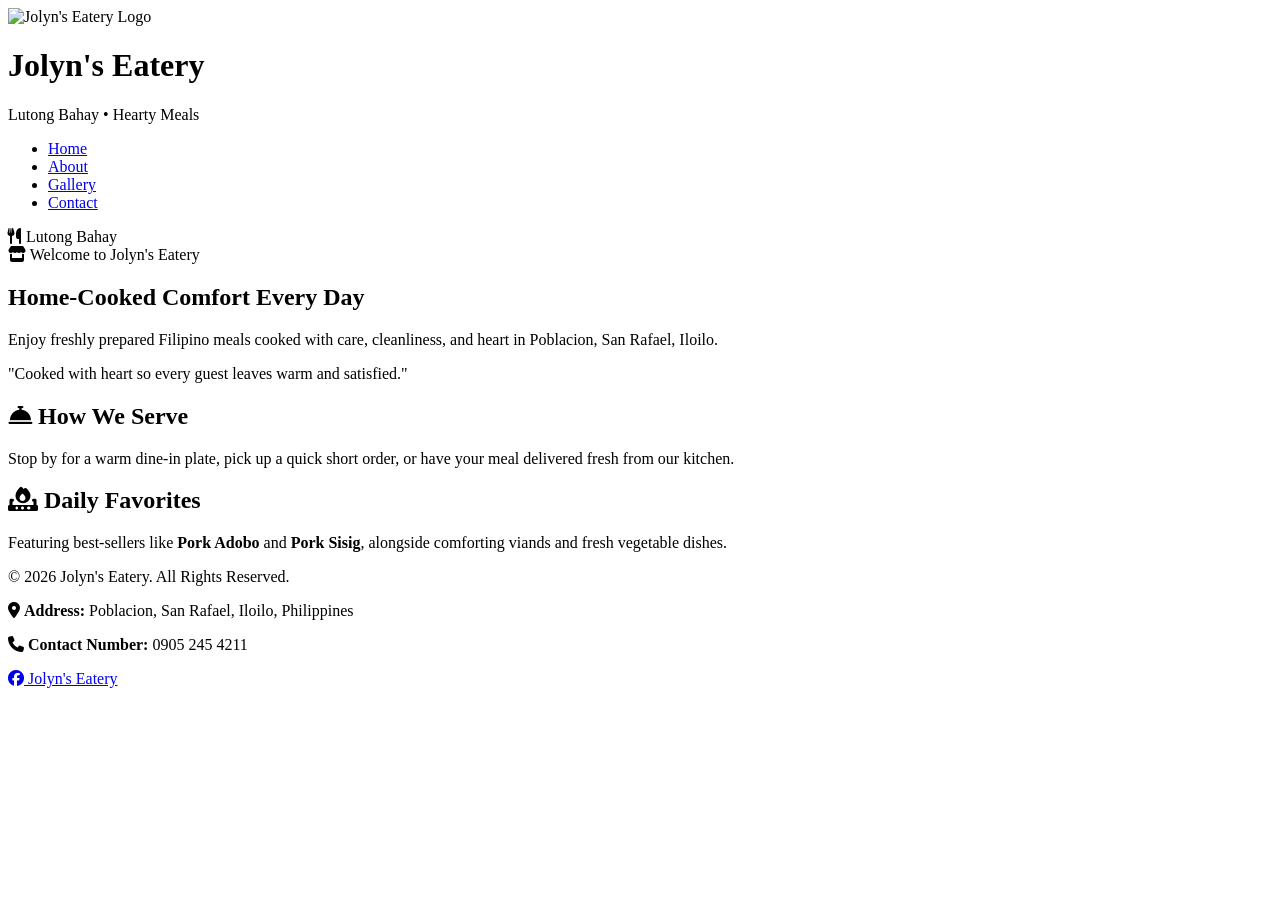
==== index.html @ 1025aa2e "Add files via upload" ====
<!DOCTYPE html>
<html lang="en">

<head>
    <meta charset="UTF-8">
    <meta name="viewport" content="width=device-width, initial-scale=1.0">

    <title>Jolyn's Eatery | Home</title>

    <link rel="stylesheet" href="css/styles.css">

    <!-- Font Awesome Icons -->
    <link rel="stylesheet"
          href="https://cdnjs.cloudflare.com/ajax/libs/font-awesome/6.5.1/css/all.min.css">
</head>

<body>

    <header>

        <div class="header-logo">

            <img src="Images/Jolyn's Logo.png"
                 alt="Jolyn's Eatery Logo">

            <div>
                <h1>Jolyn's Eatery</h1>
                <span class="header-tagline">Lutong Bahay • Hearty Meals</span>
            </div>

        </div>

        <nav>
            <ul>
                <li><a href="index.html" class="active">Home</a></li>
                <li><a href="about.html">About</a></li>
                <li><a href="gallery.html">Gallery</a></li>
                <li><a href="contact.html">Contact</a></li>
            </ul>
        </nav>

    </header>

    <main>

        <!-- Hero Section -->
        <section class="hero">

            <div class="hero-left">
                <i class="fa-solid fa-utensils" aria-hidden="true"></i>
                <span class="hero-highlight">Lutong Bahay</span>
            </div>

            <div class="hero-right">
                <span class="welcome-note">
                    <i class="fa-solid fa-store" aria-hidden="true"></i>
                    Welcome to Jolyn's Eatery
                </span>

                <h2>Home-Cooked Comfort Every Day</h2>

                <p>
                    Enjoy freshly prepared Filipino meals cooked with care, cleanliness,
                    and heart in Poblacion, San Rafael, Iloilo.
                </p>

                <span class="tagline-pill">
                    "Cooked with heart so every guest leaves warm and satisfied."
                </span>
            </div>

        </section>

        <!-- Two-Column Serving & Specialties -->
        <div class="home-grid">

            <section class="info-card serve-card">

                <h2><i class="fa-solid fa-concierge-bell" aria-hidden="true"></i> How We Serve</h2>

                <p>
                    Stop by for a warm dine-in plate, pick up a quick short order, or have
                    your meal delivered fresh from our kitchen.
                </p>

            </section>

            <section class="info-card special-card">

                <h2><i class="fa-solid fa-fire-burner" aria-hidden="true"></i> Daily Favorites</h2>

                <p>
                    Featuring best-sellers like <strong>Pork Adobo</strong> and
                    <strong>Pork Sisig</strong>, alongside comforting viands and fresh
                    vegetable dishes.
                </p>

            </section>

        </div>

    </main>

    <footer>

        <p>&copy; 2026 Jolyn's Eatery. All Rights Reserved.</p>

        <p>
            <i class="fa-solid fa-location-dot" aria-hidden="true"></i>
            <strong>Address:</strong>
            Poblacion, San Rafael, Iloilo, Philippines
        </p>

        <p>
            <i class="fa-solid fa-phone" aria-hidden="true"></i>
            <strong>Contact Number:</strong>
            0905 245 4211
        </p>

        <p>
            <a href="https://www.facebook.com/BagoongIlonggo" target="_blank" rel="noopener noreferrer">
                <i class="fa-brands fa-facebook" aria-hidden="true"></i>
                Jolyn's Eatery
            </a>
        </p>

    </footer>

</body>

</html>
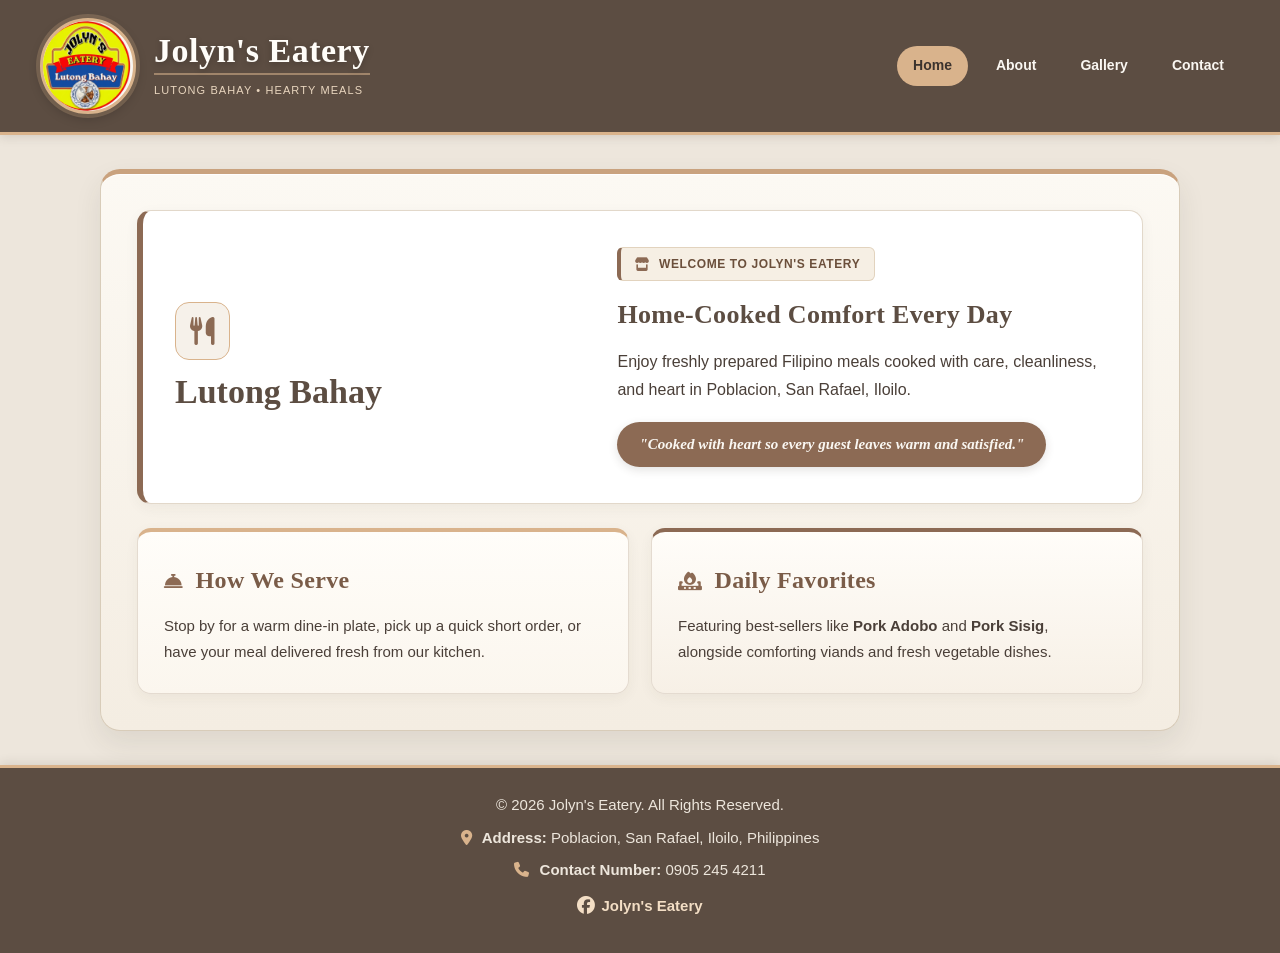
==== commit 4b1ba7a6: "Update index.html" ====
--- a/index.html
+++ b/index.html
@@ -7,6 +7,7 @@
 
     <title>Jolyn's Eatery | Home</title>
 
+    <link rel="icon" type="image/png" href="Images/Jolyn's Logo.png">
     <link rel="stylesheet" href="css/styles.css">
 
     <!-- Font Awesome Icons -->
@@ -128,4 +129,4 @@
 
 </body>
 
-</html>+</html>
--- a/css/styles.css
+++ b/css/styles.css
@@ -0,0 +1,1137 @@
+/* ===== 1. Whole Page ===== */
+
+* {
+    box-sizing: border-box;
+}
+
+html,
+body {
+    max-width: 100%;
+    overflow-x: hidden;
+}
+
+body {
+    margin: 0;
+    font-family: "Plus Jakarta Sans", "Trebuchet MS", Tahoma, sans-serif;
+    background-color: #EDE6DC;
+    color: #3B332E;
+    line-height: 1.7;
+}
+
+/* ===== 2. Header and Navigation ===== */
+
+header {
+    background-color: #5C4D42;
+    color: #FAF7F2;
+    padding: 18px 40px;
+    display: flex;
+    flex-wrap: wrap;
+    justify-content: space-between;
+    align-items: center;
+    gap: 20px;
+    border-bottom: 3px solid #D9B38C;
+    box-shadow: 0 2px 10px rgba(59, 51, 46, 0.15);
+}
+
+/* Header Logo */
+
+.header-logo {
+    display: flex;
+    align-items: center;
+    gap: 18px;
+    min-width: 0;
+}
+
+.header-logo > div {
+    min-width: 0;
+}
+
+.header-logo img {
+    width: 96px;
+    height: 96px;
+    flex-shrink: 0;
+    object-fit: cover;
+    border-radius: 50%;
+    background-color: #FAF7F2;
+    border: 3px solid #D9B38C;
+    box-shadow: 0 0 0 4px rgba(217, 179, 140, 0.24), 0 4px 12px rgba(0, 0, 0, 0.22);
+    margin: 0;
+    transition: transform 0.25s ease, box-shadow 0.25s ease;
+}
+
+.header-logo img:hover {
+    transform: scale(1.04);
+    box-shadow: 0 0 0 5px rgba(217, 179, 140, 0.36), 0 6px 16px rgba(0, 0, 0, 0.28);
+}
+
+.header-logo h1 {
+    margin: 0;
+    font-family: "Lora", Georgia, "Times New Roman", serif;
+    font-size: clamp(24px, 3vw, 34px);
+    line-height: 1.1;
+    letter-spacing: 0.5px;
+    color: #FFFDF9;
+    text-shadow: 0 2px 6px rgba(0, 0, 0, 0.22);
+    border-bottom: 2px solid rgba(217, 179, 140, 0.55);
+    padding-bottom: 3px;
+    display: inline-block;
+}
+
+.header-tagline {
+    display: block;
+    font-size: 11px;
+    color: #E8D5BE;
+    letter-spacing: 1.1px;
+    text-transform: uppercase;
+    margin-top: 6px;
+}
+
+/* Navigation */
+
+nav ul {
+    list-style: none;
+    margin: 0;
+    padding: 0;
+    display: flex;
+    flex-direction: row;
+    flex-wrap: wrap;
+    align-items: center;
+    gap: 12px;
+}
+
+nav ul li {
+    flex-shrink: 0;
+}
+
+nav a {
+    display: inline-block;
+    font-family: "Plus Jakarta Sans", "Trebuchet MS", Tahoma, sans-serif;
+    color: #FAF7F2;
+    text-decoration: none;
+    font-weight: bold;
+    font-size: 14px;
+    white-space: nowrap;
+    padding: 8px 16px;
+    border-radius: 20px;
+    transition: transform 0.22s ease, background-color 0.25s ease, color 0.25s ease, box-shadow 0.22s ease;
+}
+
+nav a:hover {
+    transform: translateY(-2px);
+    background-color: rgba(217, 179, 140, 0.24);
+    color: #F3DEC5;
+    box-shadow: 0 4px 10px rgba(0, 0, 0, 0.16);
+}
+
+nav a.active {
+    background-color: #D9B38C;
+    color: #3B332E;
+}
+
+nav a.active:hover {
+    transform: translateY(-2px);
+    background-color: #E5C49E;
+    color: #3B332E;
+}
+
+/* ===== 3. Main Content ("Plate" Container) ===== */
+
+main {
+    width: min(92%, 1080px);
+    min-width: 0;
+    margin: 34px auto;
+    padding: clamp(18px, 3.5vw, 36px);
+    background: linear-gradient(180deg, #FCF9F3 0%, #F4EDE2 100%);
+    border: 1px solid #D8CCB9;
+    border-top: 5px solid #C9A27E;
+    border-radius: 20px;
+    box-shadow: inset 0 1px 0 rgba(255, 255, 255, 0.9), 0 12px 28px rgba(59, 51, 46, 0.09);
+    text-align: left;
+    transition: padding 0.25s ease, margin 0.25s ease, width 0.25s ease;
+}
+
+h2 {
+    font-family: "Lora", Georgia, "Times New Roman", serif;
+    color: #7A5C48;
+    letter-spacing: 0.3px;
+    margin-top: 0;
+    margin-bottom: 12px;
+}
+
+h2 i {
+    color: #8C6A54;
+    margin-right: 6px;
+    font-size: 19px;
+}
+
+p {
+    margin-top: 0;
+    color: #4A3F38;
+    font-family: "Plus Jakarta Sans", "Segoe UI", "Trebuchet MS", Arial, sans-serif;
+    font-size: 15px;
+    line-height: 1.75;
+    overflow-wrap: break-word;
+}
+
+/* ===== 4. Home Page ===== */
+
+.hero {
+    display: flex;
+    align-items: center;
+    justify-content: space-between;
+    gap: 32px;
+    background-color: #FFFFFF;
+    border: 1px solid #E2D8CA;
+    border-left: 6px solid #8C6A54;
+    border-radius: 14px;
+    padding: 36px 32px;
+    margin-bottom: 24px;
+    box-shadow: 0 4px 14px rgba(59, 51, 46, 0.05);
+    transition: transform 0.25s ease, box-shadow 0.25s ease;
+}
+
+.hero:hover {
+    transform: translateY(-2px);
+    box-shadow: 0 8px 20px rgba(59, 51, 46, 0.08);
+}
+
+.hero-left {
+    flex: 1;
+    min-width: 0;
+    display: flex;
+    flex-direction: column;
+    align-items: flex-start;
+    gap: 12px;
+}
+
+.hero-left i {
+    font-size: 28px;
+    color: #8C6A54;
+    background-color: #F6F1EA;
+    border: 1.5px solid #D9B38C;
+    padding: 14px;
+    border-radius: 14px;
+}
+
+.hero-highlight {
+    font-family: "Lora", Georgia, "Times New Roman", serif;
+    font-size: 34px;
+    line-height: 1.2;
+    font-weight: bold;
+    color: #5C4D42;
+}
+
+.hero-right {
+    flex: 1.2;
+    min-width: 0;
+}
+
+.welcome-note {
+    display: inline-flex;
+    align-items: center;
+    gap: 8px;
+    font-size: 12px;
+    font-weight: bold;
+    letter-spacing: 0.6px;
+    text-transform: uppercase;
+    color: #6B4F3B;
+    background-color: #F6EFE4;
+    border: 1px solid #E2D3BE;
+    border-left: 4px solid #8C6A54;
+    padding: 6px 14px;
+    border-radius: 6px;
+    margin-bottom: 12px;
+}
+
+.welcome-note i {
+    color: #8C6A54;
+    font-size: 13px;
+}
+
+.hero-right h2 {
+    font-size: 26px;
+    color: #5C4D42;
+    margin-bottom: 10px;
+}
+
+.hero-right p {
+    font-size: 16px;
+    margin-bottom: 18px;
+}
+
+.tagline-pill {
+    display: inline-block;
+    background-color: #8C6A54;
+    color: #FAF7F2;
+    font-family: "Lora", Georgia, "Times New Roman", serif;
+    font-style: italic;
+    font-weight: bold;
+    font-size: 15px;
+    padding: 10px 22px;
+    border-radius: 25px;
+    box-shadow: 0 3px 10px rgba(59, 51, 46, 0.14);
+    transition: transform 0.22s ease, background-color 0.25s ease, box-shadow 0.22s ease;
+}
+
+.tagline-pill:hover {
+    transform: translateY(-3px) scale(1.02);
+    background-color: #735542;
+    box-shadow: 0 6px 16px rgba(59, 51, 46, 0.2);
+}
+
+.home-grid {
+    display: grid;
+    grid-template-columns: repeat(2, minmax(0, 1fr));
+    gap: 22px;
+    margin-bottom: 24px;
+}
+
+.home-grid:last-child {
+    margin-bottom: 0;
+}
+
+.info-card {
+    min-width: 0;
+    background-color: #FFFFFF;
+    border: 1px solid #E4DBD0;
+    border-radius: 14px;
+    padding: 28px 26px;
+    box-shadow: 0 4px 14px rgba(59, 51, 46, 0.05);
+    transition: transform 0.25s ease, box-shadow 0.25s ease;
+}
+
+.info-card:hover {
+    transform: translateY(-3px);
+    box-shadow: 0 8px 20px rgba(59, 51, 46, 0.09);
+}
+
+.serve-card {
+    border-top: 4px solid #D9B38C;
+    background: linear-gradient(180deg, #FFFDF9 0%, #FBF6EE 100%);
+}
+
+.special-card {
+    border-top: 4px solid #8C6A54;
+    background: linear-gradient(180deg, #FFFDF9 0%, #F7F0E6 100%);
+}
+
+.info-card p:last-child {
+    margin-bottom: 0;
+}
+
+.motto-quote {
+    display: inline-block;
+    margin-top: 10px;
+    padding: 12px 22px;
+    background-color: #FAF7F2;
+    border-left: 4px solid #8C6A54;
+    border-radius: 8px;
+    font-family: "Lora", Georgia, "Times New Roman", serif;
+    font-style: italic;
+    font-weight: bold;
+    color: #5C4D42;
+    box-shadow: 0 2px 8px rgba(59, 51, 46, 0.05);
+    transition: transform 0.22s ease, border-left-color 0.22s ease, box-shadow 0.22s ease;
+}
+
+.motto-quote:hover {
+    transform: translateY(-2px);
+    border-left-color: #D9B38C;
+    box-shadow: 0 6px 14px rgba(59, 51, 46, 0.11);
+}
+
+/* ===== 5. About Page ===== */
+
+.about-story-card {
+    display: flex;
+    align-items: center;
+    justify-content: space-between;
+    gap: 28px;
+    background: linear-gradient(180deg, #FFFFFF 0%, #FCF9F4 100%);
+    border: 1px solid #E2D8CA;
+    border-left: 6px solid #8C6A54;
+    border-radius: 14px;
+    padding: 32px;
+    margin-bottom: 24px;
+    box-shadow: 0 4px 14px rgba(59, 51, 46, 0.05);
+    transition: transform 0.25s ease, box-shadow 0.25s ease;
+}
+
+.about-story-card:hover {
+    transform: translateY(-2px);
+    box-shadow: 0 8px 20px rgba(59, 51, 46, 0.08);
+}
+
+.about-story-text {
+    flex: 1.35;
+    min-width: 0;
+}
+
+.about-story-text p:last-child {
+    margin-bottom: 0;
+}
+
+.about-story-media {
+    flex: 0.9;
+    min-width: 0;
+    text-align: center;
+    background-color: #F6F1EA;
+    border: 1px solid #DFD6CA;
+    border-radius: 12px;
+    padding: 12px;
+    box-shadow: inset 0 1px 0 rgba(255, 255, 255, 0.85);
+}
+
+.about-photo {
+    margin: 0 auto 8px;
+    border-radius: 10px;
+    border: 2px solid #D9B38C;
+}
+
+.photo-caption {
+    display: block;
+    font-size: 12px;
+    font-weight: bold;
+    color: #7A5C48;
+    letter-spacing: 0.4px;
+}
+
+.about-align-grid {
+    align-items: stretch;
+}
+
+.about-align-grid .info-card {
+    height: 100%;
+    display: flex;
+    flex-direction: column;
+    justify-content: space-between;
+}
+
+.about-align-grid .owner-card-content {
+    height: 100%;
+}
+
+.owner-role-tag {
+    display: inline-flex;
+    align-items: center;
+    gap: 6px;
+    font-size: 11px;
+    font-weight: bold;
+    letter-spacing: 0.5px;
+    text-transform: uppercase;
+    color: #7A5C48;
+    background-color: #F5ECE0;
+    border: 1px solid #DFD0BC;
+    padding: 4px 10px;
+    border-radius: 12px;
+    margin-bottom: 10px;
+}
+
+.owner-role-tag i {
+    color: #8C6A54;
+}
+
+.owner-card-content {
+    display: flex;
+    flex-direction: row;
+    align-items: center;
+    justify-content: space-between;
+    gap: 14px;
+}
+
+.owner-text {
+    flex: 1;
+    min-width: 0;
+}
+
+.owner-cutout-wrap {
+    flex: 0 0 108px;
+    display: flex;
+    justify-content: flex-end;
+    align-items: center;
+    background: none;
+    border: none;
+    padding: 0;
+    margin: 0;
+}
+
+.owner-cutout {
+    width: 100%;
+    max-width: 108px;
+    height: auto;
+    object-fit: contain;
+    margin: 0;
+    border: none;
+    border-radius: 0;
+    background: transparent;
+    box-shadow: none;
+    filter: drop-shadow(0 5px 10px rgba(59, 51, 46, 0.16));
+    transition: transform 0.25s ease, filter 0.25s ease;
+}
+
+.owner-cutout:hover {
+    transform: translateY(-2px) scale(1.03);
+    filter: drop-shadow(0 8px 14px rgba(59, 51, 46, 0.22));
+}
+
+.meal-list,
+.values-list {
+    list-style: none;
+    padding: 0;
+    margin: 12px 0 0;
+}
+
+.meal-list li {
+    padding: 7px 8px;
+    border-bottom: 1px dashed #E4DBD0;
+    border-radius: 6px;
+    color: #3B332E;
+    font-weight: bold;
+    transition: background-color 0.2s ease, transform 0.2s ease;
+}
+
+.meal-list li:hover {
+    background-color: #FAF6F0;
+    transform: translateX(2px);
+}
+
+.meal-list li:last-child {
+    border-bottom: none;
+}
+
+.meal-list li i {
+    color: #8C6A54;
+    margin-right: 8px;
+}
+
+.bestseller-tag {
+    display: inline-block;
+    margin-left: 6px;
+    padding: 2px 8px;
+    font-size: 11px;
+    font-weight: bold;
+    text-transform: uppercase;
+    letter-spacing: 0.4px;
+    color: #FAF7F2;
+    background-color: #8C6A54;
+    border-radius: 10px;
+    vertical-align: middle;
+}
+
+.values-list li {
+    padding: 8px 8px;
+    border-bottom: 1px dashed #E4DBD0;
+    border-radius: 6px;
+    color: #4A3F38;
+    transition: background-color 0.2s ease;
+}
+
+.values-list li:hover {
+    background-color: #FAF6F0;
+}
+
+.values-list li:last-child {
+    border-bottom: none;
+}
+
+.values-list li strong {
+    color: #5C4D42;
+}
+
+table.hours-table {
+    width: 100%;
+    margin: 14px 0 0;
+    border-collapse: collapse;
+    border-radius: 10px;
+    overflow: hidden;
+    background-color: #FFFFFF;
+}
+
+th,
+td {
+    border: 1px solid #DFD6CA;
+    padding: 12px;
+    text-align: center;
+}
+
+th {
+    background-color: #7A5C48;
+    color: #FAF7F2;
+    font-family: "Lora", Georgia, "Times New Roman", serif;
+    letter-spacing: 0.3px;
+}
+
+tr:nth-child(even) {
+    background-color: #F2ECE4;
+}
+
+.about-glimpse-card {
+    margin-top: 24px;
+}
+
+.about-glimpse-header {
+    display: flex;
+    align-items: flex-start;
+    justify-content: space-between;
+    gap: 18px;
+    margin-bottom: 16px;
+}
+
+.about-glimpse-header p {
+    margin-bottom: 0;
+}
+
+.about-glimpse-frame {
+    background-color: #F6F1EA;
+    border: 1px solid #DFD6CA;
+    border-radius: 12px;
+    padding: 12px;
+    text-align: center;
+}
+
+.about-glimpse-img {
+    width: 100%;
+    max-height: 360px;
+    object-fit: cover;
+    margin: 0 auto 8px;
+    border-radius: 10px;
+    border: 2px solid #D9B38C;
+}
+
+.gallery-link-wrap {
+    margin-top: 16px;
+}
+
+.gallery-link-btn {
+    display: inline-flex;
+    align-items: center;
+    gap: 8px;
+    flex-shrink: 0;
+    padding: 9px 16px;
+    background-color: #FAF7F2;
+    color: #5C4D42;
+    border: 1px solid #D9B38C;
+    border-radius: 20px;
+    font-size: 13px;
+    font-weight: bold;
+    text-decoration: none;
+    transition: transform 0.22s ease, background-color 0.25s ease, box-shadow 0.22s ease;
+}
+
+.gallery-link-btn:hover {
+    transform: translateY(-2px);
+    background-color: #F3E6D6;
+    box-shadow: 0 4px 10px rgba(59, 51, 46, 0.12);
+}
+
+/* ===== 5b. Gallery Page (Responsive Centered Grid + Smooth Motion) ===== */
+
+@keyframes cardFadeUp {
+    from {
+        opacity: 0;
+        transform: translateY(10px);
+    }
+    to {
+        opacity: 1;
+        transform: translateY(0);
+    }
+}
+
+.gallery-header,
+.gallery-intro {
+    min-width: 0;
+    background-color: #FFFFFF;
+    border: 1px solid #E2D8CA;
+    border-left: 6px solid #8C6A54;
+    border-radius: 14px;
+    padding: clamp(16px, 2.5vw, 24px) clamp(18px, 3vw, 28px);
+    margin-bottom: 24px;
+    box-shadow: 0 4px 14px rgba(59, 51, 46, 0.05);
+    transition: transform 0.25s ease, box-shadow 0.25s ease;
+}
+
+.gallery-intro:hover {
+    transform: translateY(-2px);
+    box-shadow: 0 8px 20px rgba(59, 51, 46, 0.08);
+}
+
+.gallery-header p:last-child,
+.gallery-intro p:last-child {
+    margin-bottom: 0;
+}
+
+.gallery-section {
+    min-width: 0;
+    margin-bottom: 28px;
+}
+
+.gallery-section:last-child {
+    margin-bottom: 0;
+}
+
+.gallery-heading {
+    margin-bottom: 16px;
+}
+
+.gallery-grid {
+    display: flex;
+    flex-wrap: wrap;
+    justify-content: center;
+    gap: 16px;
+    width: 100%;
+    min-width: 0;
+    transition: gap 0.25s ease;
+}
+
+.gallery-card {
+    flex: 1 1 240px;
+    max-width: 340px;
+    min-width: 0;
+    display: flex;
+    flex-direction: column;
+    background: linear-gradient(180deg, #FFFFFF 0%, #FCF9F4 100%);
+    border: 1px solid #E2D7C8;
+    border-top: 3px solid #D9B38C;
+    border-radius: 12px;
+    overflow: hidden;
+    padding: 0 0 14px;
+    box-shadow: 0 3px 10px rgba(59, 51, 46, 0.05);
+    animation: cardFadeUp 0.4s ease both;
+    transition: transform 0.25s ease, box-shadow 0.25s ease, border-top-color 0.25s ease, flex-basis 0.25s ease;
+}
+
+.gallery-card:hover {
+    transform: translateY(-6px);
+    border-top-color: #8C6A54;
+    box-shadow: 0 12px 22px rgba(59, 51, 46, 0.14);
+}
+
+.gallery-card img,
+.gallery-img {
+    width: 100%;
+    height: 145px;
+    object-fit: cover;
+    object-position: center;
+    margin: 0 0 10px;
+    border-radius: 0;
+    border-bottom: 1px solid #E8DFD2;
+    transition: transform 0.3s ease, height 0.25s ease;
+}
+
+.gallery-card:hover img,
+.gallery-card:hover .gallery-img {
+    transform: scale(1.04);
+}
+
+.gallery-card h3,
+.gallery-caption h3 {
+    margin: 2px 12px 4px;
+    font-family: "Lora", Georgia, "Times New Roman", serif;
+    font-size: 15px;
+    line-height: 1.3;
+    color: #5C4D42;
+    overflow-wrap: break-word;
+}
+
+.gallery-card p,
+.gallery-caption p {
+    margin: 0 12px;
+    font-size: 12.5px;
+    line-height: 1.45;
+    color: #5E5148;
+    overflow-wrap: break-word;
+}
+
+.gallery-caption {
+    padding: 0;
+    min-width: 0;
+}
+
+.gallery-caption h3,
+.gallery-caption p {
+    margin-left: 12px;
+    margin-right: 12px;
+}
+
+/* ===== 6. Contact Page & Form ===== */
+
+.contact-intro {
+    background-color: #FFFFFF;
+    border: 1px solid #E2D8CA;
+    border-left: 6px solid #8C6A54;
+    border-radius: 14px;
+    padding: 28px 30px;
+    margin-bottom: 24px;
+    box-shadow: 0 4px 14px rgba(59, 51, 46, 0.05);
+    transition: transform 0.25s ease, box-shadow 0.25s ease;
+}
+
+.contact-intro:hover {
+    transform: translateY(-2px);
+    box-shadow: 0 8px 20px rgba(59, 51, 46, 0.08);
+}
+
+.contact-intro p:last-child {
+    margin-bottom: 0;
+}
+
+.contact-grid {
+    align-items: stretch;
+}
+
+.contact-info-list {
+    list-style: none;
+    padding: 0;
+    margin: 12px 0 0;
+}
+
+.contact-info-list li {
+    display: flex;
+    align-items: flex-start;
+    gap: 12px;
+    padding: 10px 8px;
+    border-bottom: 1px dashed #E4DBD0;
+    border-radius: 6px;
+    transition: background-color 0.2s ease, transform 0.2s ease;
+}
+
+.contact-info-list li:hover {
+    background-color: #FAF6F0;
+    transform: translateX(2px);
+}
+
+.contact-info-list li:last-child {
+    border-bottom: none;
+}
+
+.contact-info-list li > i {
+    color: #8C6A54;
+    font-size: 16px;
+    margin-top: 3px;
+    flex-shrink: 0;
+}
+
+.contact-info-list li strong {
+    display: block;
+    color: #5C4D42;
+    font-size: 14px;
+}
+
+.contact-info-list li span {
+    display: block;
+    color: #4A3F38;
+    font-size: 14px;
+}
+
+.contact-inline-link {
+    color: #7A5C48;
+    font-weight: bold;
+    text-decoration: none;
+    border-bottom: 1px solid #D9B38C;
+    transition: color 0.2s ease, border-color 0.2s ease;
+}
+
+.contact-inline-link:hover {
+    color: #5C4D42;
+    border-bottom-color: #8C6A54;
+}
+
+.map-embed-wrap {
+    margin-top: 14px;
+    background-color: #F6F1EA;
+    border: 1px solid #DFD6CA;
+    border-radius: 12px;
+    padding: 10px;
+    text-align: center;
+    box-shadow: inset 0 1px 0 rgba(255, 255, 255, 0.85);
+}
+
+.location-map {
+    display: block;
+    width: 100%;
+    height: 195px;
+    border: 2px solid #D9B38C;
+    border-radius: 10px;
+    margin-bottom: 8px;
+}
+
+.map-action-row {
+    margin-top: 12px;
+}
+
+form.contact-form {
+    max-width: 100%;
+    margin: 0;
+}
+
+label {
+    display: block;
+    margin-top: 14px;
+    font-weight: bold;
+    color: #5C4D42;
+    font-size: 14px;
+}
+
+label:first-child {
+    margin-top: 0;
+}
+
+label i {
+    color: #8C6A54;
+    margin-right: 5px;
+}
+
+input,
+textarea {
+    width: 100%;
+    max-width: 100%;
+    margin-top: 6px;
+    padding: 11px 12px;
+    border: 1px solid #CFC3B4;
+    border-radius: 8px;
+    background-color: #FFFFFF;
+    color: #3B332E;
+    font-family: "Plus Jakarta Sans", "Segoe UI", "Trebuchet MS", Arial, sans-serif;
+    font-size: 14px;
+    transition: border-color 0.2s ease, box-shadow 0.2s ease;
+}
+
+textarea {
+    resize: vertical;
+    min-height: 120px;
+}
+
+input:focus,
+textarea:focus {
+    outline: none;
+    border-color: #8C6A54;
+    box-shadow: 0 0 0 3px rgba(140, 106, 84, 0.15);
+}
+
+button {
+    display: inline-flex;
+    align-items: center;
+    gap: 8px;
+    margin-top: 18px;
+    background-color: #8C6A54;
+    color: #FAF7F2;
+    border: none;
+    padding: 12px 26px;
+    border-radius: 8px;
+    font-family: "Plus Jakarta Sans", "Trebuchet MS", Tahoma, sans-serif;
+    font-size: 14px;
+    font-weight: bold;
+    cursor: pointer;
+    transition: transform 0.22s ease, background-color 0.25s ease, box-shadow 0.22s ease;
+}
+
+button:hover {
+    transform: translateY(-2px);
+    background-color: #735542;
+    box-shadow: 0 4px 12px rgba(59, 51, 46, 0.16);
+}
+
+/* ===== 7. Footer ===== */
+
+footer {
+    text-align: center;
+    padding: 24px 20px;
+    background-color: #5C4D42;
+    color: #EDE6DC;
+    border-top: 3px solid #D9B38C;
+    box-shadow: 0 -2px 10px rgba(59, 51, 46, 0.12);
+    overflow-wrap: break-word;
+}
+
+footer p {
+    color: #EDE6DC;
+    margin-bottom: 6px;
+}
+
+footer p i {
+    color: #D9B38C;
+    margin-right: 6px;
+}
+
+footer a {
+    display: inline-flex;
+    align-items: center;
+    color: #F3DEC5;
+    text-decoration: none;
+    font-weight: bold;
+    padding: 4px 10px;
+    border-radius: 8px;
+    transition: transform 0.22s ease, color 0.22s ease, background-color 0.22s ease;
+}
+
+footer a:hover {
+    transform: translateY(-2px);
+    color: #FFFFFF;
+    background-color: rgba(217, 179, 140, 0.16);
+    text-decoration: underline;
+}
+
+/* ===== 8. Images ===== */
+
+img {
+    display: block;
+    max-width: 100%;
+    height: auto;
+    margin: 15px auto;
+    border-radius: 12px;
+}
+
+/* ===== 9. Facebook Icon ===== */
+
+footer a i {
+    margin-right: 6px;
+    font-size: 18px;
+    color: #F3DEC5;
+}
+
+/* ===== 10. Responsive Design ===== */
+
+@media (max-width: 960px) {
+    .gallery-card {
+        flex: 1 1 200px;
+        max-width: 48%;
+    }
+}
+
+@media (max-width: 768px) {
+
+    header {
+        flex-direction: row;
+        flex-wrap: wrap;
+        align-items: center;
+        justify-content: space-between;
+        text-align: left;
+        gap: 10px;
+        padding: 12px 14px;
+    }
+
+    .header-logo {
+        flex-direction: row;
+        align-items: center;
+        gap: 10px;
+        min-width: 0;
+    }
+
+    .header-logo img {
+        width: 46px;
+        height: 46px;
+    }
+
+    .header-logo h1 {
+        font-size: 18px;
+        padding-bottom: 2px;
+    }
+
+    .header-tagline {
+        display: none;
+    }
+
+    nav {
+        width: auto;
+    }
+
+    nav ul {
+        flex-direction: row;
+        flex-wrap: wrap;
+        align-items: center;
+        justify-content: flex-end;
+        gap: 6px;
+        margin-top: 0;
+    }
+
+    nav a {
+        font-size: 12px;
+        padding: 6px 10px;
+        border-radius: 16px;
+    }
+
+    .hero {
+        flex-direction: column;
+        align-items: flex-start;
+        padding: 24px 18px;
+    }
+
+    .hero-highlight {
+        font-size: 26px;
+    }
+
+    .home-grid {
+        grid-template-columns: minmax(0, 1fr);
+    }
+
+    .gallery-grid {
+        gap: 12px;
+    }
+
+    .gallery-card {
+        flex: 1 1 140px;
+        max-width: 100%;
+        padding-bottom: 12px;
+    }
+
+    .gallery-card img,
+    .gallery-img {
+        height: 110px;
+    }
+
+    .gallery-card h3,
+    .gallery-caption h3 {
+        margin: 2px 8px 3px;
+        font-size: 13.5px;
+    }
+
+    .gallery-card p,
+    .gallery-caption p {
+        margin: 0 8px;
+        font-size: 11.5px;
+        line-height: 1.35;
+    }
+
+    .about-story-card {
+        flex-direction: column;
+        align-items: stretch;
+        padding: 24px 18px;
+    }
+
+    .owner-card-content {
+        flex-direction: row;
+        align-items: center;
+        gap: 12px;
+    }
+
+    .owner-cutout-wrap {
+        flex: 0 0 92px;
+    }
+
+    .owner-cutout {
+        max-width: 92px;
+    }
+
+    .about-glimpse-header {
+        flex-direction: column;
+        align-items: flex-start;
+    }
+
+    .about-glimpse-img {
+        max-height: 240px;
+    }
+
+    .location-map {
+        height: 175px;
+    }
+
+    main {
+        width: calc(100% - 24px);
+        margin: 12px auto;
+        padding: 16px;
+    }
+
+    table {
+        width: 100%;
+    }
+}
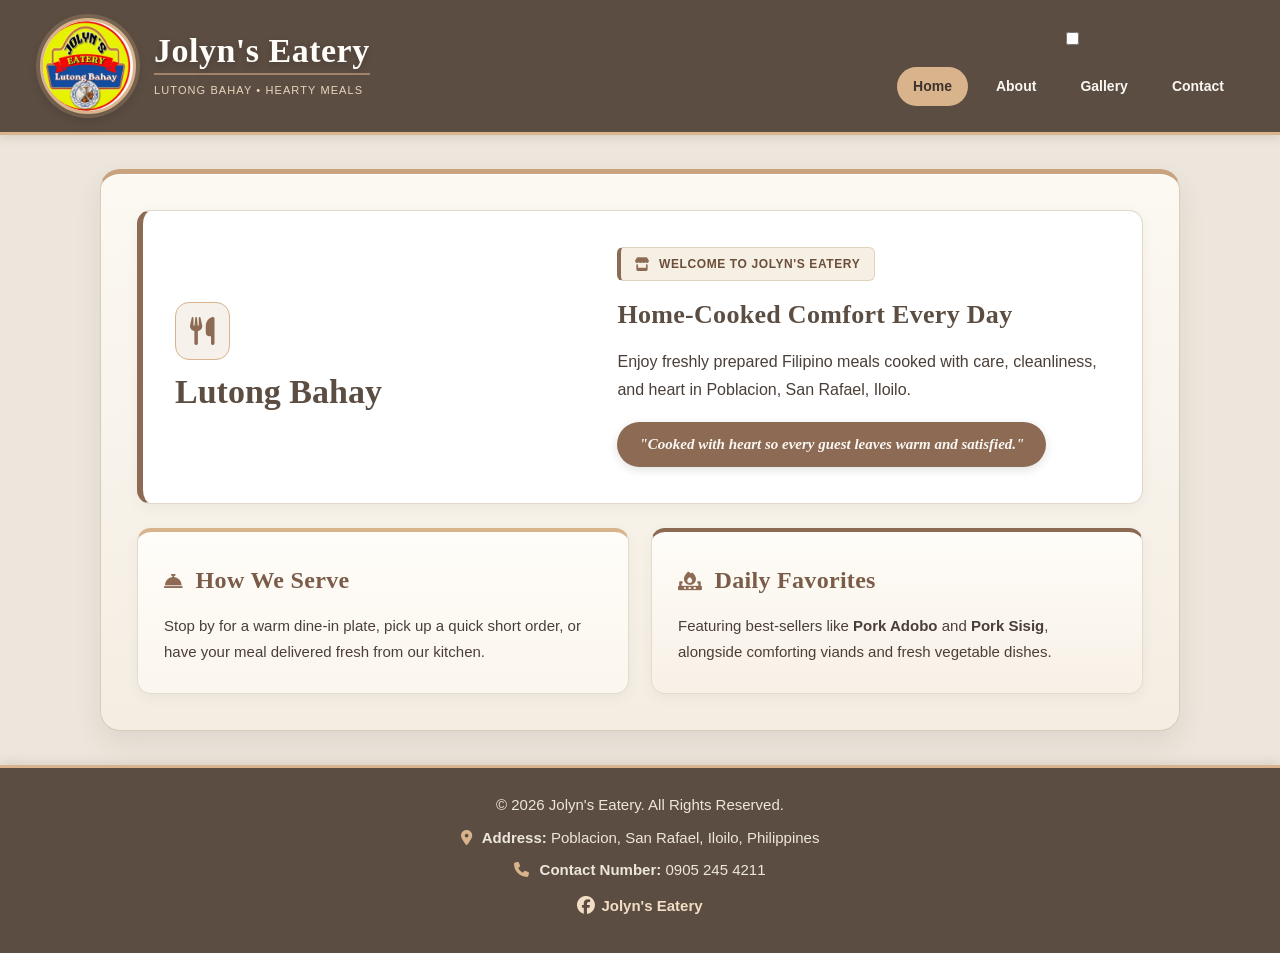
==== commit b4062622: "Enhance header navigation with toggle menu Updated navigation for accessibility and added a toggle m" ====
--- a/index.html
+++ b/index.html
@@ -31,7 +31,13 @@
 
         </div>
 
-        <nav>
+        <nav aria-label="Primary Navigation">
+            <input type="checkbox" id="nav-toggle" class="nav-toggle">
+            <label for="nav-toggle" class="nav-toggle-label" aria-label="Toggle Menu">
+                <span></span>
+                <span></span>
+                <span></span>
+            </label>
             <ul>
                 <li><a href="index.html" class="active">Home</a></li>
                 <li><a href="about.html">About</a></li>
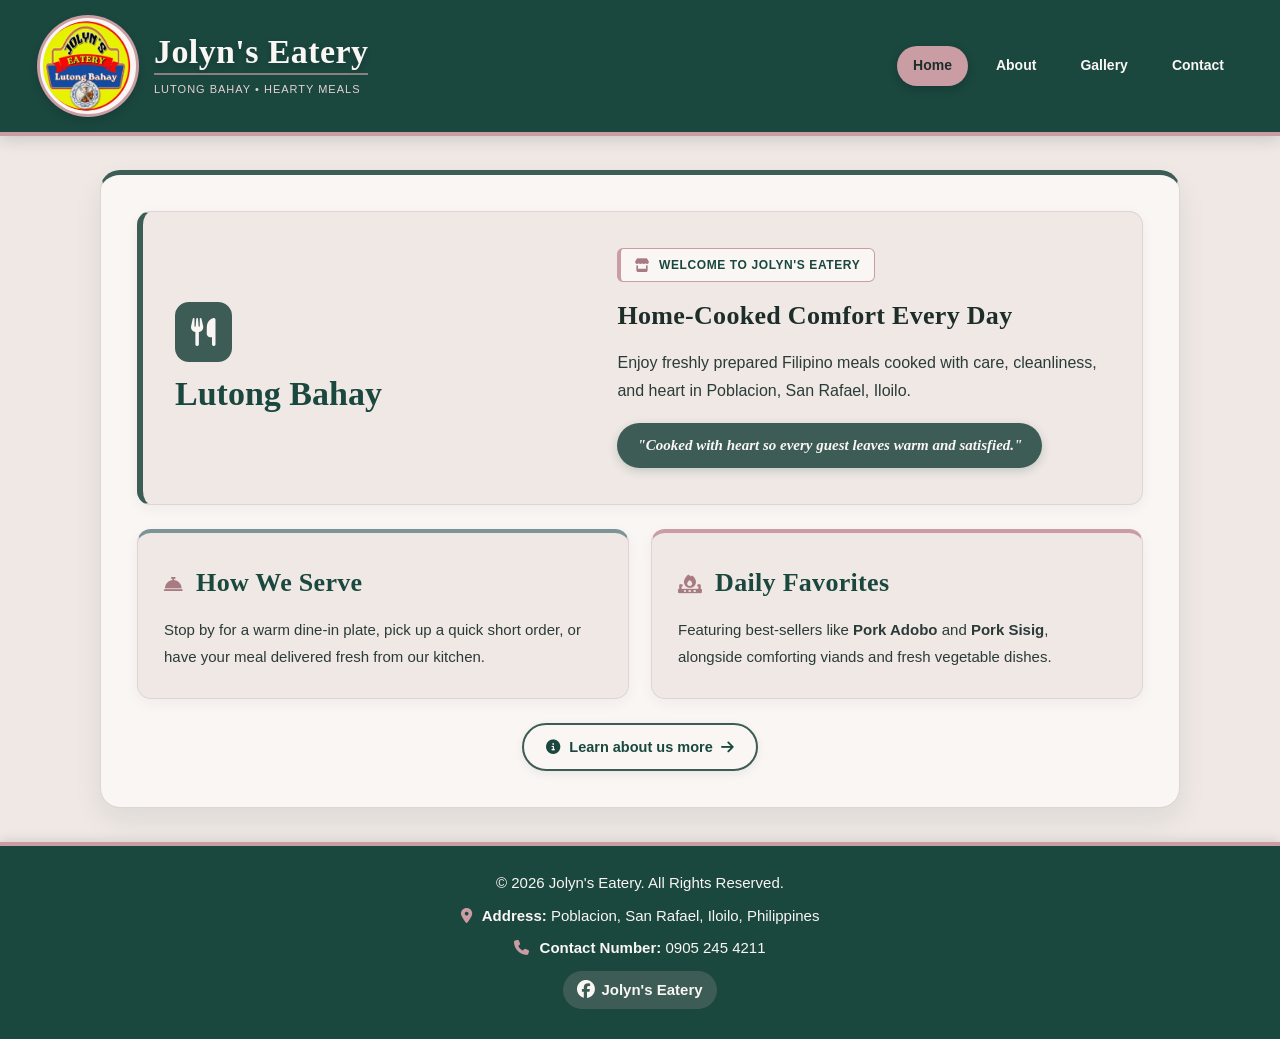
==== commit e499d6a9: "Add call-to-action button in home section Added a call-to-action button to learn more about the eate" ====
--- a/index.html
+++ b/index.html
@@ -106,6 +106,15 @@
 
         </div>
 
+        <!-- Bottom Middle CTA Under Both Cards -->
+        <div class="home-bottom-cta">
+            <a href="about.html" class="about-cta-btn">
+                <i class="fa-solid fa-circle-info" aria-hidden="true"></i>
+                Learn about us more
+                <i class="fa-solid fa-arrow-right" aria-hidden="true"></i>
+            </a>
+        </div>
+
     </main>
 
     <footer>
--- a/css/styles.css
+++ b/css/styles.css
@@ -13,32 +13,35 @@
 body {
     margin: 0;
     font-family: "Plus Jakarta Sans", "Trebuchet MS", Tahoma, sans-serif;
-    background-color: #EDE6DC;
-    color: #3B332E;
+    background-color: #EFE8E5;
+    color: #1D2D2A;
     line-height: 1.7;
 }
 
 /* ===== 2. Header and Navigation ===== */
 
 header {
-    background-color: #5C4D42;
-    color: #FAF7F2;
-    padding: 18px 40px;
-    display: flex;
-    flex-wrap: wrap;
+    position: relative;
+    background-color: #1A473E;
+    color: #FAF6F4;
+    padding: clamp(12px, 2.2vw, 18px) clamp(14px, 4vw, 40px);
+    display: flex;
+    flex-direction: row;
+    flex-wrap: nowrap;
     justify-content: space-between;
     align-items: center;
-    gap: 20px;
-    border-bottom: 3px solid #D9B38C;
-    box-shadow: 0 2px 10px rgba(59, 51, 46, 0.15);
+    gap: clamp(10px, 2vw, 20px);
+    border-bottom: 4px solid #C99DA3;
+    box-shadow: 0 4px 14px rgba(29, 45, 42, 0.16);
 }
 
 /* Header Logo */
 
 .header-logo {
     display: flex;
-    align-items: center;
-    gap: 18px;
+    flex-direction: row;
+    align-items: center;
+    gap: clamp(10px, 1.8vw, 18px);
     min-width: 0;
 }
 
@@ -47,46 +50,86 @@
 }
 
 .header-logo img {
-    width: 96px;
-    height: 96px;
+    width: clamp(44px, 8vw, 96px);
+    height: clamp(44px, 8vw, 96px);
     flex-shrink: 0;
     object-fit: cover;
     border-radius: 50%;
-    background-color: #FAF7F2;
-    border: 3px solid #D9B38C;
-    box-shadow: 0 0 0 4px rgba(217, 179, 140, 0.24), 0 4px 12px rgba(0, 0, 0, 0.22);
+    background-color: #FAF6F4;
+    border: 3px solid #FAF6F4;
+    box-shadow: 0 0 0 3px #C99DA3, 0 4px 12px rgba(0, 0, 0, 0.2);
     margin: 0;
     transition: transform 0.25s ease, box-shadow 0.25s ease;
 }
 
 .header-logo img:hover {
     transform: scale(1.04);
-    box-shadow: 0 0 0 5px rgba(217, 179, 140, 0.36), 0 6px 16px rgba(0, 0, 0, 0.28);
+    box-shadow: 0 0 0 4px #C99DA3, 0 6px 16px rgba(0, 0, 0, 0.26);
 }
 
 .header-logo h1 {
     margin: 0;
     font-family: "Lora", Georgia, "Times New Roman", serif;
-    font-size: clamp(24px, 3vw, 34px);
+    font-size: clamp(17px, 3vw, 34px);
     line-height: 1.1;
-    letter-spacing: 0.5px;
-    color: #FFFDF9;
-    text-shadow: 0 2px 6px rgba(0, 0, 0, 0.22);
-    border-bottom: 2px solid rgba(217, 179, 140, 0.55);
+    letter-spacing: 0.4px;
+    white-space: nowrap;
+    color: #FAF6F4;
+    text-shadow: 0 2px 6px rgba(0, 0, 0, 0.18);
+    border-bottom: 2px solid rgba(201, 157, 163, 0.65);
     padding-bottom: 3px;
     display: inline-block;
 }
 
 .header-tagline {
     display: block;
-    font-size: 11px;
-    color: #E8D5BE;
-    letter-spacing: 1.1px;
+    font-size: clamp(9px, 1.1vw, 11px);
+    color: #E5D1D4;
+    letter-spacing: 1px;
     text-transform: uppercase;
-    margin-top: 6px;
+    margin-top: 5px;
+    white-space: nowrap;
 }
 
 /* Navigation */
+
+nav {
+    display: flex;
+    align-items: center;
+    flex-shrink: 0;
+}
+
+.nav-toggle {
+    display: none;
+}
+
+.nav-toggle-label {
+    display: none;
+    flex-direction: column;
+    justify-content: center;
+    align-items: center;
+    gap: 5px;
+    width: 40px;
+    height: 40px;
+    cursor: pointer;
+    border-radius: 10px;
+    border: 1.5px solid rgba(250, 246, 244, 0.65);
+    background-color: rgba(250, 246, 244, 0.12);
+    transition: background-color 0.2s ease;
+}
+
+.nav-toggle-label:hover {
+    background-color: #7D9496;
+}
+
+.nav-toggle-label span {
+    display: block;
+    width: 20px;
+    height: 2px;
+    background-color: #FAF6F4;
+    border-radius: 2px;
+    transition: transform 0.25s ease, opacity 0.25s ease;
+}
 
 nav ul {
     list-style: none;
@@ -96,7 +139,8 @@
     flex-direction: row;
     flex-wrap: wrap;
     align-items: center;
-    gap: 12px;
+    justify-content: flex-end;
+    gap: clamp(6px, 1vw, 12px);
 }
 
 nav ul li {
@@ -106,69 +150,71 @@
 nav a {
     display: inline-block;
     font-family: "Plus Jakarta Sans", "Trebuchet MS", Tahoma, sans-serif;
-    color: #FAF7F2;
+    color: #FAF6F4;
     text-decoration: none;
     font-weight: bold;
-    font-size: 14px;
+    font-size: clamp(12px, 1.3vw, 14px);
     white-space: nowrap;
-    padding: 8px 16px;
+    padding: clamp(6px, 0.8vw, 8px) clamp(10px, 1.5vw, 16px);
     border-radius: 20px;
     transition: transform 0.22s ease, background-color 0.25s ease, color 0.25s ease, box-shadow 0.22s ease;
 }
 
 nav a:hover {
     transform: translateY(-2px);
-    background-color: rgba(217, 179, 140, 0.24);
-    color: #F3DEC5;
-    box-shadow: 0 4px 10px rgba(0, 0, 0, 0.16);
+    background-color: rgba(201, 157, 163, 0.28);
+    color: #FAF6F4;
+    box-shadow: 0 4px 10px rgba(0, 0, 0, 0.14);
 }
 
 nav a.active {
-    background-color: #D9B38C;
-    color: #3B332E;
+    background-color: #C99DA3;
+    color: #1D2D2A;
+    box-shadow: 0 3px 10px rgba(0, 0, 0, 0.18);
 }
 
 nav a.active:hover {
     transform: translateY(-2px);
-    background-color: #E5C49E;
-    color: #3B332E;
+    background-color: #B88B91;
+    color: #1D2D2A;
 }
 
 /* ===== 3. Main Content ("Plate" Container) ===== */
 
 main {
-    width: min(92%, 1080px);
-    min-width: 0;
-    margin: 34px auto;
-    padding: clamp(18px, 3.5vw, 36px);
-    background: linear-gradient(180deg, #FCF9F3 0%, #F4EDE2 100%);
-    border: 1px solid #D8CCB9;
-    border-top: 5px solid #C9A27E;
+    width: min(94%, 1080px);
+    min-width: 0;
+    margin: clamp(14px, 3vw, 34px) auto;
+    padding: clamp(16px, 3.5vw, 36px);
+    background-color: #FAF6F4;
+    border: 1px solid #DFD3D5;
+    border-top: 5px solid #3D5C56;
     border-radius: 20px;
-    box-shadow: inset 0 1px 0 rgba(255, 255, 255, 0.9), 0 12px 28px rgba(59, 51, 46, 0.09);
+    box-shadow: 0 12px 28px rgba(29, 45, 42, 0.08);
     text-align: left;
     transition: padding 0.25s ease, margin 0.25s ease, width 0.25s ease;
 }
 
 h2 {
     font-family: "Lora", Georgia, "Times New Roman", serif;
-    color: #7A5C48;
+    font-size: clamp(20px, 2.4vw, 26px);
+    color: #1A473E;
     letter-spacing: 0.3px;
     margin-top: 0;
     margin-bottom: 12px;
 }
 
 h2 i {
-    color: #8C6A54;
+    color: #A87B82;
     margin-right: 6px;
-    font-size: 19px;
+    font-size: clamp(16px, 2vw, 19px);
 }
 
 p {
     margin-top: 0;
-    color: #4A3F38;
+    color: #2B3B38;
     font-family: "Plus Jakarta Sans", "Segoe UI", "Trebuchet MS", Arial, sans-serif;
-    font-size: 15px;
+    font-size: clamp(13.5px, 1.5vw, 15px);
     line-height: 1.75;
     overflow-wrap: break-word;
 }
@@ -179,20 +225,20 @@
     display: flex;
     align-items: center;
     justify-content: space-between;
-    gap: 32px;
-    background-color: #FFFFFF;
-    border: 1px solid #E2D8CA;
-    border-left: 6px solid #8C6A54;
+    gap: clamp(18px, 3vw, 32px);
+    background-color: #EFE8E5;
+    border: 1px solid #DFD3D5;
+    border-left: 6px solid #3D5C56;
     border-radius: 14px;
-    padding: 36px 32px;
+    padding: clamp(20px, 3.5vw, 36px) clamp(18px, 3vw, 32px);
     margin-bottom: 24px;
-    box-shadow: 0 4px 14px rgba(59, 51, 46, 0.05);
+    box-shadow: 0 4px 14px rgba(29, 45, 42, 0.05);
     transition: transform 0.25s ease, box-shadow 0.25s ease;
 }
 
 .hero:hover {
     transform: translateY(-2px);
-    box-shadow: 0 8px 20px rgba(59, 51, 46, 0.08);
+    box-shadow: 0 8px 20px rgba(29, 45, 42, 0.09);
 }
 
 .hero-left {
@@ -205,20 +251,20 @@
 }
 
 .hero-left i {
-    font-size: 28px;
-    color: #8C6A54;
-    background-color: #F6F1EA;
-    border: 1.5px solid #D9B38C;
+    font-size: clamp(22px, 2.8vw, 28px);
+    color: #FAF6F4;
+    background-color: #3D5C56;
+    border: 2px solid #3D5C56;
     padding: 14px;
     border-radius: 14px;
 }
 
 .hero-highlight {
     font-family: "Lora", Georgia, "Times New Roman", serif;
-    font-size: 34px;
+    font-size: clamp(24px, 3.4vw, 34px);
     line-height: 1.2;
     font-weight: bold;
-    color: #5C4D42;
+    color: #1A473E;
 }
 
 .hero-right {
@@ -230,59 +276,59 @@
     display: inline-flex;
     align-items: center;
     gap: 8px;
-    font-size: 12px;
+    font-size: clamp(10.5px, 1.2vw, 12px);
     font-weight: bold;
     letter-spacing: 0.6px;
     text-transform: uppercase;
-    color: #6B4F3B;
-    background-color: #F6EFE4;
-    border: 1px solid #E2D3BE;
-    border-left: 4px solid #8C6A54;
+    color: #1A473E;
+    background-color: #FAF6F4;
+    border: 1px solid #C99DA3;
+    border-left: 4px solid #C99DA3;
     padding: 6px 14px;
     border-radius: 6px;
     margin-bottom: 12px;
 }
 
 .welcome-note i {
-    color: #8C6A54;
+    color: #A87B82;
     font-size: 13px;
 }
 
 .hero-right h2 {
-    font-size: 26px;
-    color: #5C4D42;
+    font-size: clamp(20px, 2.6vw, 26px);
+    color: #1D2D2A;
     margin-bottom: 10px;
 }
 
 .hero-right p {
-    font-size: 16px;
+    font-size: clamp(14px, 1.6vw, 16px);
     margin-bottom: 18px;
 }
 
 .tagline-pill {
     display: inline-block;
-    background-color: #8C6A54;
-    color: #FAF7F2;
+    background-color: #3D5C56;
+    color: #FAF6F4;
     font-family: "Lora", Georgia, "Times New Roman", serif;
     font-style: italic;
     font-weight: bold;
-    font-size: 15px;
-    padding: 10px 22px;
+    font-size: clamp(13px, 1.5vw, 15px);
+    padding: 10px 20px;
     border-radius: 25px;
-    box-shadow: 0 3px 10px rgba(59, 51, 46, 0.14);
+    box-shadow: 0 3px 10px rgba(26, 71, 62, 0.2);
     transition: transform 0.22s ease, background-color 0.25s ease, box-shadow 0.22s ease;
 }
 
 .tagline-pill:hover {
     transform: translateY(-3px) scale(1.02);
-    background-color: #735542;
-    box-shadow: 0 6px 16px rgba(59, 51, 46, 0.2);
+    background-color: #A87B82;
+    box-shadow: 0 6px 16px rgba(168, 123, 130, 0.26);
 }
 
 .home-grid {
     display: grid;
     grid-template-columns: repeat(2, minmax(0, 1fr));
-    gap: 22px;
+    gap: clamp(14px, 2.2vw, 22px);
     margin-bottom: 24px;
 }
 
@@ -292,27 +338,25 @@
 
 .info-card {
     min-width: 0;
-    background-color: #FFFFFF;
-    border: 1px solid #E4DBD0;
+    background-color: #EFE8E5;
+    border: 1px solid #DFD3D5;
     border-radius: 14px;
-    padding: 28px 26px;
-    box-shadow: 0 4px 14px rgba(59, 51, 46, 0.05);
+    padding: clamp(18px, 2.8vw, 28px) clamp(16px, 2.5vw, 26px);
+    box-shadow: 0 4px 14px rgba(29, 45, 42, 0.05);
     transition: transform 0.25s ease, box-shadow 0.25s ease;
 }
 
 .info-card:hover {
     transform: translateY(-3px);
-    box-shadow: 0 8px 20px rgba(59, 51, 46, 0.09);
+    box-shadow: 0 8px 20px rgba(29, 45, 42, 0.09);
 }
 
 .serve-card {
-    border-top: 4px solid #D9B38C;
-    background: linear-gradient(180deg, #FFFDF9 0%, #FBF6EE 100%);
+    border-top: 4px solid #7D9496;
 }
 
 .special-card {
-    border-top: 4px solid #8C6A54;
-    background: linear-gradient(180deg, #FFFDF9 0%, #F7F0E6 100%);
+    border-top: 4px solid #C99DA3;
 }
 
 .info-card p:last-child {
@@ -322,22 +366,22 @@
 .motto-quote {
     display: inline-block;
     margin-top: 10px;
-    padding: 12px 22px;
-    background-color: #FAF7F2;
-    border-left: 4px solid #8C6A54;
+    padding: 12px 20px;
+    background-color: #FAF6F4;
+    border-left: 4px solid #C99DA3;
     border-radius: 8px;
     font-family: "Lora", Georgia, "Times New Roman", serif;
     font-style: italic;
     font-weight: bold;
-    color: #5C4D42;
-    box-shadow: 0 2px 8px rgba(59, 51, 46, 0.05);
+    color: #1D2D2A;
+    box-shadow: 0 2px 8px rgba(29, 45, 42, 0.06);
     transition: transform 0.22s ease, border-left-color 0.22s ease, box-shadow 0.22s ease;
 }
 
 .motto-quote:hover {
     transform: translateY(-2px);
-    border-left-color: #D9B38C;
-    box-shadow: 0 6px 14px rgba(59, 51, 46, 0.11);
+    border-left-color: #3D5C56;
+    box-shadow: 0 6px 14px rgba(29, 45, 42, 0.11);
 }
 
 /* ===== 5. About Page ===== */
@@ -346,20 +390,20 @@
     display: flex;
     align-items: center;
     justify-content: space-between;
-    gap: 28px;
-    background: linear-gradient(180deg, #FFFFFF 0%, #FCF9F4 100%);
-    border: 1px solid #E2D8CA;
-    border-left: 6px solid #8C6A54;
+    gap: clamp(18px, 3vw, 28px);
+    background-color: #EFE8E5;
+    border: 1px solid #DFD3D5;
+    border-left: 6px solid #3D5C56;
     border-radius: 14px;
-    padding: 32px;
+    padding: clamp(20px, 3vw, 32px);
     margin-bottom: 24px;
-    box-shadow: 0 4px 14px rgba(59, 51, 46, 0.05);
+    box-shadow: 0 4px 14px rgba(29, 45, 42, 0.05);
     transition: transform 0.25s ease, box-shadow 0.25s ease;
 }
 
 .about-story-card:hover {
     transform: translateY(-2px);
-    box-shadow: 0 8px 20px rgba(59, 51, 46, 0.08);
+    box-shadow: 0 8px 20px rgba(29, 45, 42, 0.08);
 }
 
 .about-story-text {
@@ -375,24 +419,23 @@
     flex: 0.9;
     min-width: 0;
     text-align: center;
-    background-color: #F6F1EA;
-    border: 1px solid #DFD6CA;
+    background-color: #FAF6F4;
+    border: 1px solid #DFD3D5;
     border-radius: 12px;
     padding: 12px;
-    box-shadow: inset 0 1px 0 rgba(255, 255, 255, 0.85);
 }
 
 .about-photo {
     margin: 0 auto 8px;
     border-radius: 10px;
-    border: 2px solid #D9B38C;
+    border: 2px solid #C99DA3;
 }
 
 .photo-caption {
     display: block;
     font-size: 12px;
     font-weight: bold;
-    color: #7A5C48;
+    color: #3D5C56;
     letter-spacing: 0.4px;
 }
 
@@ -419,16 +462,16 @@
     font-weight: bold;
     letter-spacing: 0.5px;
     text-transform: uppercase;
-    color: #7A5C48;
-    background-color: #F5ECE0;
-    border: 1px solid #DFD0BC;
+    color: #1A473E;
+    background-color: #FAF6F4;
+    border: 1px solid #C99DA3;
     padding: 4px 10px;
     border-radius: 12px;
     margin-bottom: 10px;
 }
 
 .owner-role-tag i {
-    color: #8C6A54;
+    color: #A87B82;
 }
 
 .owner-card-content {
@@ -465,13 +508,13 @@
     border-radius: 0;
     background: transparent;
     box-shadow: none;
-    filter: drop-shadow(0 5px 10px rgba(59, 51, 46, 0.16));
+    filter: drop-shadow(0 5px 10px rgba(29, 45, 42, 0.16));
     transition: transform 0.25s ease, filter 0.25s ease;
 }
 
 .owner-cutout:hover {
     transform: translateY(-2px) scale(1.03);
-    filter: drop-shadow(0 8px 14px rgba(59, 51, 46, 0.22));
+    filter: drop-shadow(0 8px 14px rgba(29, 45, 42, 0.22));
 }
 
 .meal-list,
@@ -483,15 +526,15 @@
 
 .meal-list li {
     padding: 7px 8px;
-    border-bottom: 1px dashed #E4DBD0;
+    border-bottom: 1px dashed #D6C8CB;
     border-radius: 6px;
-    color: #3B332E;
+    color: #1D2D2A;
     font-weight: bold;
     transition: background-color 0.2s ease, transform 0.2s ease;
 }
 
 .meal-list li:hover {
-    background-color: #FAF6F0;
+    background-color: rgba(201, 157, 163, 0.14);
     transform: translateX(2px);
 }
 
@@ -500,7 +543,7 @@
 }
 
 .meal-list li i {
-    color: #8C6A54;
+    color: #A87B82;
     margin-right: 8px;
 }
 
@@ -512,22 +555,22 @@
     font-weight: bold;
     text-transform: uppercase;
     letter-spacing: 0.4px;
-    color: #FAF7F2;
-    background-color: #8C6A54;
+    color: #FAF6F4;
+    background-color: #3D5C56;
     border-radius: 10px;
     vertical-align: middle;
 }
 
 .values-list li {
     padding: 8px 8px;
-    border-bottom: 1px dashed #E4DBD0;
+    border-bottom: 1px dashed #D6C8CB;
     border-radius: 6px;
-    color: #4A3F38;
+    color: #1D2D2A;
     transition: background-color 0.2s ease;
 }
 
 .values-list li:hover {
-    background-color: #FAF6F0;
+    background-color: rgba(125, 148, 150, 0.14);
 }
 
 .values-list li:last-child {
@@ -535,7 +578,7 @@
 }
 
 .values-list li strong {
-    color: #5C4D42;
+    color: #1A473E;
 }
 
 table.hours-table {
@@ -544,25 +587,25 @@
     border-collapse: collapse;
     border-radius: 10px;
     overflow: hidden;
-    background-color: #FFFFFF;
+    background-color: #FAF6F4;
 }
 
 th,
 td {
-    border: 1px solid #DFD6CA;
+    border: 1px solid #D6C8CB;
     padding: 12px;
     text-align: center;
 }
 
 th {
-    background-color: #7A5C48;
-    color: #FAF7F2;
+    background-color: #3D5C56;
+    color: #FAF6F4;
     font-family: "Lora", Georgia, "Times New Roman", serif;
     letter-spacing: 0.3px;
 }
 
 tr:nth-child(even) {
-    background-color: #F2ECE4;
+    background-color: rgba(201, 157, 163, 0.12);
 }
 
 .about-glimpse-card {
@@ -582,8 +625,8 @@
 }
 
 .about-glimpse-frame {
-    background-color: #F6F1EA;
-    border: 1px solid #DFD6CA;
+    background-color: #FAF6F4;
+    border: 1px solid #DFD3D5;
     border-radius: 12px;
     padding: 12px;
     text-align: center;
@@ -595,7 +638,7 @@
     object-fit: cover;
     margin: 0 auto 8px;
     border-radius: 10px;
-    border: 2px solid #D9B38C;
+    border: 2px solid #C99DA3;
 }
 
 .gallery-link-wrap {
@@ -608,9 +651,9 @@
     gap: 8px;
     flex-shrink: 0;
     padding: 9px 16px;
-    background-color: #FAF7F2;
-    color: #5C4D42;
-    border: 1px solid #D9B38C;
+    background-color: #3D5C56;
+    color: #FAF6F4;
+    border: none;
     border-radius: 20px;
     font-size: 13px;
     font-weight: bold;
@@ -620,11 +663,11 @@
 
 .gallery-link-btn:hover {
     transform: translateY(-2px);
-    background-color: #F3E6D6;
-    box-shadow: 0 4px 10px rgba(59, 51, 46, 0.12);
-}
-
-/* ===== 5b. Gallery Page (Responsive Centered Grid + Smooth Motion) ===== */
+    background-color: #A87B82;
+    box-shadow: 0 4px 10px rgba(29, 45, 42, 0.16);
+}
+
+/* ===== 5b. Gallery Page ===== */
 
 @keyframes cardFadeUp {
     from {
@@ -640,19 +683,19 @@
 .gallery-header,
 .gallery-intro {
     min-width: 0;
-    background-color: #FFFFFF;
-    border: 1px solid #E2D8CA;
-    border-left: 6px solid #8C6A54;
+    background-color: #EFE8E5;
+    border: 1px solid #DFD3D5;
+    border-left: 6px solid #3D5C56;
     border-radius: 14px;
     padding: clamp(16px, 2.5vw, 24px) clamp(18px, 3vw, 28px);
     margin-bottom: 24px;
-    box-shadow: 0 4px 14px rgba(59, 51, 46, 0.05);
+    box-shadow: 0 4px 14px rgba(29, 45, 42, 0.05);
     transition: transform 0.25s ease, box-shadow 0.25s ease;
 }
 
 .gallery-intro:hover {
     transform: translateY(-2px);
-    box-shadow: 0 8px 20px rgba(59, 51, 46, 0.08);
+    box-shadow: 0 8px 20px rgba(29, 45, 42, 0.08);
 }
 
 .gallery-header p:last-child,
@@ -674,48 +717,44 @@
 }
 
 .gallery-grid {
-    display: flex;
-    flex-wrap: wrap;
-    justify-content: center;
-    gap: 16px;
+    display: grid;
+    grid-template-columns: repeat(auto-fill, minmax(220px, 1fr));
+    gap: clamp(12px, 2vw, 18px);
     width: 100%;
     min-width: 0;
-    transition: gap 0.25s ease;
 }
 
 .gallery-card {
-    flex: 1 1 240px;
-    max-width: 340px;
     min-width: 0;
     display: flex;
     flex-direction: column;
-    background: linear-gradient(180deg, #FFFFFF 0%, #FCF9F4 100%);
-    border: 1px solid #E2D7C8;
-    border-top: 3px solid #D9B38C;
+    background-color: #EFE8E5;
+    border: 1px solid #DFD3D5;
+    border-top: 3px solid #7D9496;
     border-radius: 12px;
     overflow: hidden;
     padding: 0 0 14px;
-    box-shadow: 0 3px 10px rgba(59, 51, 46, 0.05);
+    box-shadow: 0 3px 10px rgba(29, 45, 42, 0.05);
     animation: cardFadeUp 0.4s ease both;
-    transition: transform 0.25s ease, box-shadow 0.25s ease, border-top-color 0.25s ease, flex-basis 0.25s ease;
+    transition: transform 0.25s ease, box-shadow 0.25s ease, border-top-color 0.25s ease;
 }
 
 .gallery-card:hover {
     transform: translateY(-6px);
-    border-top-color: #8C6A54;
-    box-shadow: 0 12px 22px rgba(59, 51, 46, 0.14);
+    border-top-color: #C99DA3;
+    box-shadow: 0 12px 22px rgba(29, 45, 42, 0.14);
 }
 
 .gallery-card img,
 .gallery-img {
     width: 100%;
-    height: 145px;
+    height: clamp(120px, 16vw, 155px);
     object-fit: cover;
     object-position: center;
     margin: 0 0 10px;
     border-radius: 0;
-    border-bottom: 1px solid #E8DFD2;
-    transition: transform 0.3s ease, height 0.25s ease;
+    border-bottom: 2px solid #DFD3D5;
+    transition: transform 0.3s ease;
 }
 
 .gallery-card:hover img,
@@ -727,18 +766,18 @@
 .gallery-caption h3 {
     margin: 2px 12px 4px;
     font-family: "Lora", Georgia, "Times New Roman", serif;
-    font-size: 15px;
+    font-size: clamp(13.5px, 1.4vw, 15px);
     line-height: 1.3;
-    color: #5C4D42;
+    color: #1A473E;
     overflow-wrap: break-word;
 }
 
 .gallery-card p,
 .gallery-caption p {
     margin: 0 12px;
-    font-size: 12.5px;
+    font-size: clamp(11.5px, 1.25vw, 12.5px);
     line-height: 1.45;
-    color: #5E5148;
+    color: #2B3B38;
     overflow-wrap: break-word;
 }
 
@@ -747,28 +786,22 @@
     min-width: 0;
 }
 
-.gallery-caption h3,
-.gallery-caption p {
-    margin-left: 12px;
-    margin-right: 12px;
-}
-
 /* ===== 6. Contact Page & Form ===== */
 
 .contact-intro {
-    background-color: #FFFFFF;
-    border: 1px solid #E2D8CA;
-    border-left: 6px solid #8C6A54;
+    background-color: #EFE8E5;
+    border: 1px solid #DFD3D5;
+    border-left: 6px solid #3D5C56;
     border-radius: 14px;
-    padding: 28px 30px;
+    padding: clamp(18px, 3vw, 28px) clamp(16px, 3vw, 30px);
     margin-bottom: 24px;
-    box-shadow: 0 4px 14px rgba(59, 51, 46, 0.05);
+    box-shadow: 0 4px 14px rgba(29, 45, 42, 0.05);
     transition: transform 0.25s ease, box-shadow 0.25s ease;
 }
 
 .contact-intro:hover {
     transform: translateY(-2px);
-    box-shadow: 0 8px 20px rgba(59, 51, 46, 0.08);
+    box-shadow: 0 8px 20px rgba(29, 45, 42, 0.08);
 }
 
 .contact-intro p:last-child {
@@ -790,13 +823,13 @@
     align-items: flex-start;
     gap: 12px;
     padding: 10px 8px;
-    border-bottom: 1px dashed #E4DBD0;
+    border-bottom: 1px dashed #D6C8CB;
     border-radius: 6px;
     transition: background-color 0.2s ease, transform 0.2s ease;
 }
 
 .contact-info-list li:hover {
-    background-color: #FAF6F0;
+    background-color: rgba(201, 157, 163, 0.14);
     transform: translateX(2px);
 }
 
@@ -805,7 +838,7 @@
 }
 
 .contact-info-list li > i {
-    color: #8C6A54;
+    color: #A87B82;
     font-size: 16px;
     margin-top: 3px;
     flex-shrink: 0;
@@ -813,44 +846,43 @@
 
 .contact-info-list li strong {
     display: block;
-    color: #5C4D42;
+    color: #1A473E;
     font-size: 14px;
 }
 
 .contact-info-list li span {
     display: block;
-    color: #4A3F38;
+    color: #1D2D2A;
     font-size: 14px;
 }
 
 .contact-inline-link {
-    color: #7A5C48;
+    color: #1A473E;
     font-weight: bold;
     text-decoration: none;
-    border-bottom: 1px solid #D9B38C;
+    border-bottom: 1px solid #C99DA3;
     transition: color 0.2s ease, border-color 0.2s ease;
 }
 
 .contact-inline-link:hover {
-    color: #5C4D42;
-    border-bottom-color: #8C6A54;
+    color: #A87B82;
+    border-bottom-color: #A87B82;
 }
 
 .map-embed-wrap {
     margin-top: 14px;
-    background-color: #F6F1EA;
-    border: 1px solid #DFD6CA;
+    background-color: #FAF6F4;
+    border: 1px solid #DFD3D5;
     border-radius: 12px;
     padding: 10px;
     text-align: center;
-    box-shadow: inset 0 1px 0 rgba(255, 255, 255, 0.85);
 }
 
 .location-map {
     display: block;
     width: 100%;
-    height: 195px;
-    border: 2px solid #D9B38C;
+    height: clamp(160px, 24vw, 195px);
+    border: 2px solid #7D9496;
     border-radius: 10px;
     margin-bottom: 8px;
 }
@@ -868,7 +900,7 @@
     display: block;
     margin-top: 14px;
     font-weight: bold;
-    color: #5C4D42;
+    color: #1D2D2A;
     font-size: 14px;
 }
 
@@ -877,7 +909,7 @@
 }
 
 label i {
-    color: #8C6A54;
+    color: #3D5C56;
     margin-right: 5px;
 }
 
@@ -887,10 +919,10 @@
     max-width: 100%;
     margin-top: 6px;
     padding: 11px 12px;
-    border: 1px solid #CFC3B4;
+    border: 1.5px solid #D6C8CB;
     border-radius: 8px;
-    background-color: #FFFFFF;
-    color: #3B332E;
+    background-color: #FAF6F4;
+    color: #1D2D2A;
     font-family: "Plus Jakarta Sans", "Segoe UI", "Trebuchet MS", Arial, sans-serif;
     font-size: 14px;
     transition: border-color 0.2s ease, box-shadow 0.2s ease;
@@ -904,8 +936,8 @@
 input:focus,
 textarea:focus {
     outline: none;
-    border-color: #8C6A54;
-    box-shadow: 0 0 0 3px rgba(140, 106, 84, 0.15);
+    border-color: #3D5C56;
+    box-shadow: 0 0 0 3px rgba(125, 148, 150, 0.22);
 }
 
 button {
@@ -913,8 +945,8 @@
     align-items: center;
     gap: 8px;
     margin-top: 18px;
-    background-color: #8C6A54;
-    color: #FAF7F2;
+    background-color: #3D5C56;
+    color: #FAF6F4;
     border: none;
     padding: 12px 26px;
     border-radius: 8px;
@@ -927,48 +959,49 @@
 
 button:hover {
     transform: translateY(-2px);
-    background-color: #735542;
-    box-shadow: 0 4px 12px rgba(59, 51, 46, 0.16);
+    background-color: #A87B82;
+    box-shadow: 0 4px 12px rgba(168, 123, 130, 0.24);
 }
 
 /* ===== 7. Footer ===== */
 
 footer {
     text-align: center;
-    padding: 24px 20px;
-    background-color: #5C4D42;
-    color: #EDE6DC;
-    border-top: 3px solid #D9B38C;
-    box-shadow: 0 -2px 10px rgba(59, 51, 46, 0.12);
+    padding: clamp(18px, 3vw, 24px) clamp(14px, 3vw, 20px);
+    background-color: #1A473E;
+    color: #FAF6F4;
+    border-top: 4px solid #C99DA3;
+    box-shadow: 0 -2px 10px rgba(29, 45, 42, 0.12);
     overflow-wrap: break-word;
 }
 
 footer p {
-    color: #EDE6DC;
+    color: #FAF6F4;
     margin-bottom: 6px;
 }
 
 footer p i {
-    color: #D9B38C;
+    color: #C99DA3;
     margin-right: 6px;
 }
 
 footer a {
     display: inline-flex;
     align-items: center;
-    color: #F3DEC5;
+    color: #FAF6F4;
+    background-color: #3D5C56;
     text-decoration: none;
     font-weight: bold;
-    padding: 4px 10px;
-    border-radius: 8px;
-    transition: transform 0.22s ease, color 0.22s ease, background-color 0.22s ease;
+    padding: 6px 14px;
+    border-radius: 20px;
+    margin-top: 4px;
+    transition: transform 0.22s ease, background-color 0.22s ease;
 }
 
 footer a:hover {
     transform: translateY(-2px);
-    color: #FFFFFF;
-    background-color: rgba(217, 179, 140, 0.16);
-    text-decoration: underline;
+    background-color: #A87B82;
+    color: #FAF6F4;
 }
 
 /* ===== 8. Images ===== */
@@ -986,152 +1019,125 @@
 footer a i {
     margin-right: 6px;
     font-size: 18px;
-    color: #F3DEC5;
-}
-
-/* ===== 10. Responsive Design ===== */
-
-@media (max-width: 960px) {
-    .gallery-card {
-        flex: 1 1 200px;
-        max-width: 48%;
-    }
-}
-
-@media (max-width: 768px) {
-
-    header {
-        flex-direction: row;
-        flex-wrap: wrap;
-        align-items: center;
-        justify-content: space-between;
-        text-align: left;
-        gap: 10px;
-        padding: 12px 14px;
-    }
-
-    .header-logo {
-        flex-direction: row;
-        align-items: center;
-        gap: 10px;
-        min-width: 0;
-    }
-
-    .header-logo img {
-        width: 46px;
-        height: 46px;
-    }
-
-    .header-logo h1 {
-        font-size: 18px;
-        padding-bottom: 2px;
-    }
-
-    .header-tagline {
-        display: none;
-    }
-
-    nav {
-        width: auto;
-    }
-
-    nav ul {
-        flex-direction: row;
-        flex-wrap: wrap;
-        align-items: center;
-        justify-content: flex-end;
-        gap: 6px;
-        margin-top: 0;
-    }
-
-    nav a {
-        font-size: 12px;
-        padding: 6px 10px;
-        border-radius: 16px;
-    }
-
-    .hero {
-        flex-direction: column;
-        align-items: flex-start;
-        padding: 24px 18px;
-    }
-
-    .hero-highlight {
-        font-size: 26px;
-    }
-
-    .home-grid {
-        grid-template-columns: minmax(0, 1fr);
-    }
-
-    .gallery-grid {
-        gap: 12px;
-    }
-
-    .gallery-card {
-        flex: 1 1 140px;
-        max-width: 100%;
-        padding-bottom: 12px;
-    }
-
-    .gallery-card img,
-    .gallery-img {
-        height: 110px;
-    }
-
-    .gallery-card h3,
-    .gallery-caption h3 {
-        margin: 2px 8px 3px;
-        font-size: 13.5px;
-    }
-
-    .gallery-card p,
-    .gallery-caption p {
-        margin: 0 8px;
-        font-size: 11.5px;
-        line-height: 1.35;
-    }
-
+    color: #FAF6F4;
+}
+
+/* ===== 10. Responsive Breakpoints ===== */
+
+/* Tablets & medium screens: stack sections cleanly while keeping horizontal header */
+@media (max-width: 820px) {
+    .hero,
     .about-story-card {
         flex-direction: column;
         align-items: stretch;
-        padding: 24px 18px;
-    }
-
-    .owner-card-content {
-        flex-direction: row;
-        align-items: center;
-        gap: 12px;
-    }
-
-    .owner-cutout-wrap {
-        flex: 0 0 92px;
-    }
-
-    .owner-cutout {
-        max-width: 92px;
+    }
+
+    .home-grid {
+        grid-template-columns: minmax(0, 1fr);
     }
 
     .about-glimpse-header {
         flex-direction: column;
         align-items: flex-start;
     }
-
-    .about-glimpse-img {
-        max-height: 240px;
-    }
-
-    .location-map {
-        height: 175px;
-    }
-
-    main {
-        width: calc(100% - 24px);
-        margin: 12px auto;
-        padding: 16px;
-    }
-
-    table {
-        width: 100%;
-    }
-}
+}
+
+/* ===== 11. Home About Button Link ===== */
+
+.home-bottom-cta {
+    display: flex;
+    justify-content: center;
+    align-items: center;
+    width: 100%;
+    margin-top: 24px;
+    text-align: center;
+}
+
+.about-cta-btn {
+    display: inline-flex;
+    align-items: center;
+    justify-content: center;
+    gap: 8px;
+    margin: 0 auto;
+    padding: 10px 22px;
+    background-color: #FAF6F4;
+    color: #1A473E;
+    border: 2px solid #3D5C56;
+    border-radius: 25px;
+    font-size: clamp(13px, 1.45vw, 14.5px);
+    font-weight: bold;
+    text-decoration: none;
+    box-shadow: 0 3px 10px rgba(29, 45, 42, 0.08);
+    transition: transform 0.22s ease, background-color 0.25s ease, color 0.25s ease, border-color 0.25s ease, box-shadow 0.22s ease;
+}
+
+.about-cta-btn:hover {
+    transform: translateY(-2px);
+    background-color: #3D5C56;
+    border-color: #C99DA3;
+    color: #FAF6F4;
+    box-shadow: 0 6px 14px rgba(29, 45, 42, 0.16);
+}
+
+/* Narrow phone screens: show 3-line menu toggle button */
+@media (max-width: 640px) {
+    .header-tagline {
+        display: none;
+    }
+
+    .nav-toggle-label {
+        display: flex;
+    }
+
+    nav ul {
+        display: none;
+        position: absolute;
+        top: 100%;
+        left: 0;
+        right: 0;
+        z-index: 50;
+        flex-direction: row;
+        flex-wrap: wrap;
+        justify-content: center;
+        gap: 8px;
+        padding: 12px 14px;
+        background-color: #3D5C56;
+        border-bottom: 4px solid #C99DA3;
+        box-shadow: 0 8px 18px rgba(0, 0, 0, 0.22);
+    }
+
+    .nav-toggle:checked ~ ul {
+        display: flex;
+    }
+
+    .nav-toggle:checked + .nav-toggle-label span:nth-child(1) {
+        transform: translateY(7px) rotate(45deg);
+    }
+
+    .nav-toggle:checked + .nav-toggle-label span:nth-child(2) {
+        opacity: 0;
+    }
+
+    .nav-toggle:checked + .nav-toggle-label span:nth-child(3) {
+        transform: translateY(-7px) rotate(-45deg);
+    }
+
+    .gallery-grid {
+        grid-template-columns: repeat(2, minmax(0, 1fr));
+    }
+
+    .owner-cutout-wrap {
+        flex: 0 0 84px;
+    }
+
+    .owner-cutout {
+        max-width: 84px;
+    }
+}
+
+/* Very small phones (360px and below) */
+@media (max-width: 360px) {
+    .gallery-grid {
+        grid-template-columns: minmax(0, 1fr);
+    }
+}
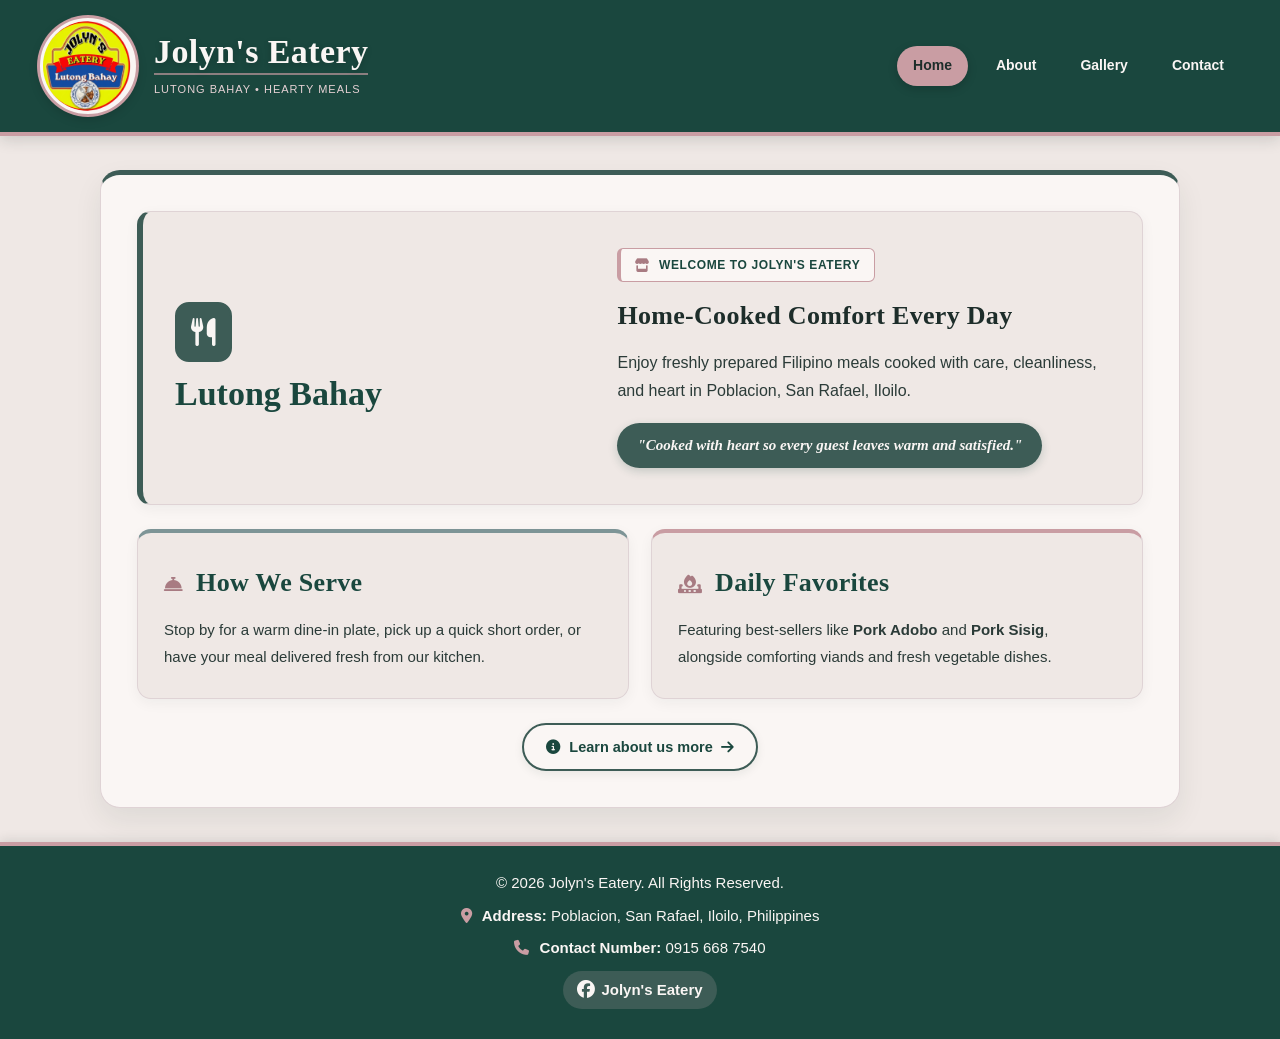
==== commit 85b2adfb: "Update index.html" ====
--- a/index.html
+++ b/index.html
@@ -130,7 +130,7 @@
         <p>
             <i class="fa-solid fa-phone" aria-hidden="true"></i>
             <strong>Contact Number:</strong>
-            0905 245 4211
+            0915 668 7540
         </p>
 
         <p>
--- a/css/styles.css
+++ b/css/styles.css
@@ -1040,43 +1040,6 @@
         flex-direction: column;
         align-items: flex-start;
     }
-}
-
-/* ===== 11. Home About Button Link ===== */
-
-.home-bottom-cta {
-    display: flex;
-    justify-content: center;
-    align-items: center;
-    width: 100%;
-    margin-top: 24px;
-    text-align: center;
-}
-
-.about-cta-btn {
-    display: inline-flex;
-    align-items: center;
-    justify-content: center;
-    gap: 8px;
-    margin: 0 auto;
-    padding: 10px 22px;
-    background-color: #FAF6F4;
-    color: #1A473E;
-    border: 2px solid #3D5C56;
-    border-radius: 25px;
-    font-size: clamp(13px, 1.45vw, 14.5px);
-    font-weight: bold;
-    text-decoration: none;
-    box-shadow: 0 3px 10px rgba(29, 45, 42, 0.08);
-    transition: transform 0.22s ease, background-color 0.25s ease, color 0.25s ease, border-color 0.25s ease, box-shadow 0.22s ease;
-}
-
-.about-cta-btn:hover {
-    transform: translateY(-2px);
-    background-color: #3D5C56;
-    border-color: #C99DA3;
-    color: #FAF6F4;
-    box-shadow: 0 6px 14px rgba(29, 45, 42, 0.16);
 }
 
 /* Narrow phone screens: show 3-line menu toggle button */
@@ -1141,3 +1104,40 @@
         grid-template-columns: minmax(0, 1fr);
     }
 }
+
+/* ===== 11. Home About Button Link ===== */
+
+.home-bottom-cta {
+    display: flex;
+    justify-content: center;
+    align-items: center;
+    width: 100%;
+    margin-top: 24px;
+    text-align: center;
+}
+
+.about-cta-btn {
+    display: inline-flex;
+    align-items: center;
+    justify-content: center;
+    gap: 8px;
+    margin: 0 auto;
+    padding: 10px 22px;
+    background-color: #FAF6F4;
+    color: #1A473E;
+    border: 2px solid #3D5C56;
+    border-radius: 25px;
+    font-size: clamp(13px, 1.45vw, 14.5px);
+    font-weight: bold;
+    text-decoration: none;
+    box-shadow: 0 3px 10px rgba(29, 45, 42, 0.08);
+    transition: transform 0.22s ease, background-color 0.25s ease, color 0.25s ease, border-color 0.25s ease, box-shadow 0.22s ease;
+}
+
+.about-cta-btn:hover {
+    transform: translateY(-2px);
+    background-color: #3D5C56;
+    border-color: #C99DA3;
+    color: #FAF6F4;
+    box-shadow: 0 6px 14px rgba(29, 45, 42, 0.16);
+}
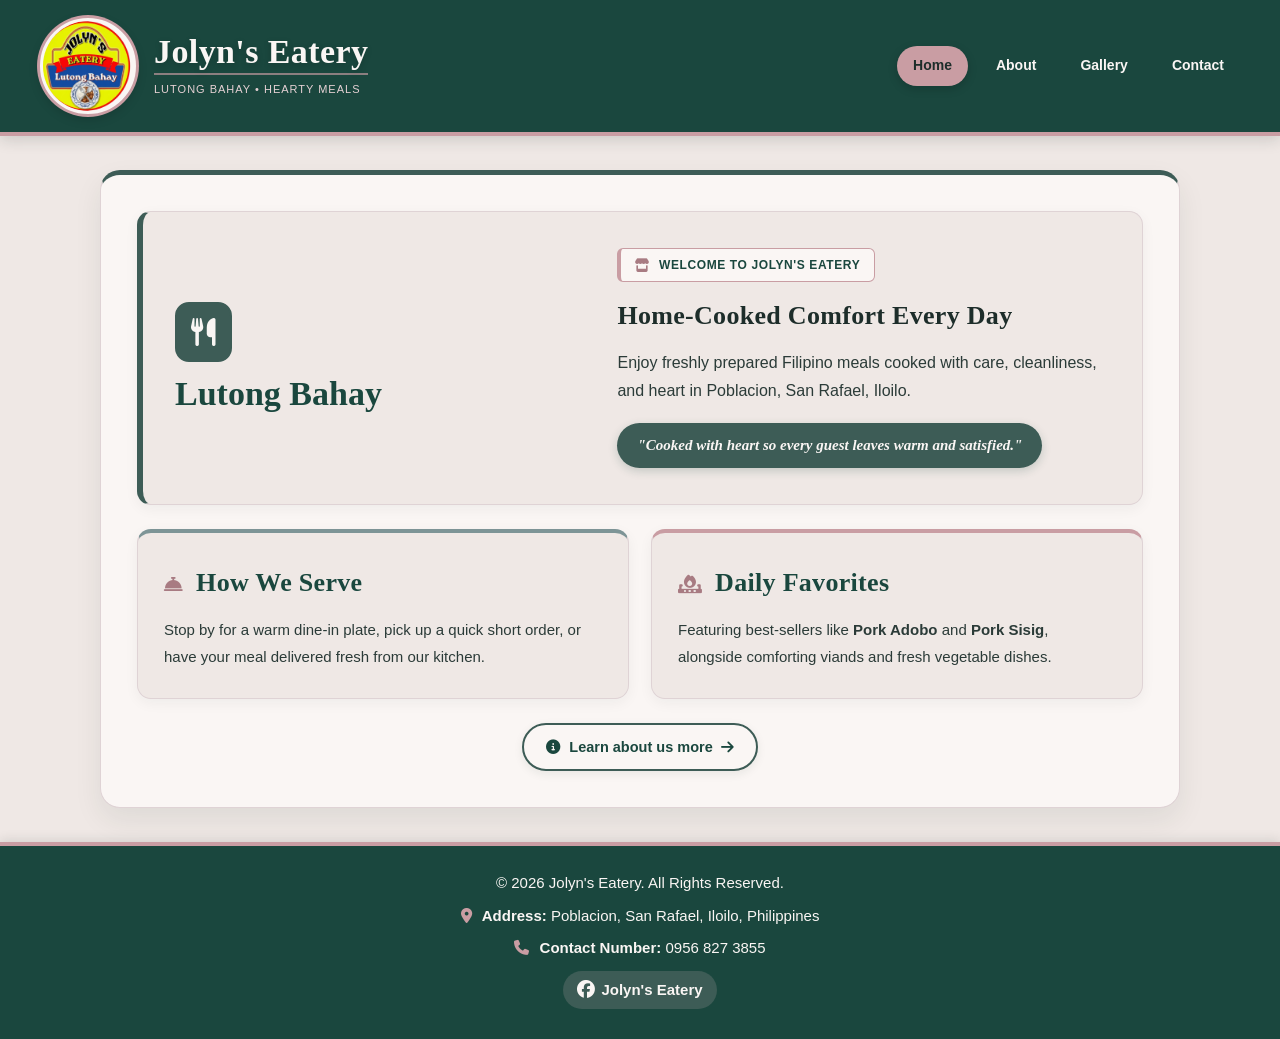
==== commit 37e5fa07: "Update index.html" ====
--- a/index.html
+++ b/index.html
@@ -130,7 +130,7 @@
         <p>
             <i class="fa-solid fa-phone" aria-hidden="true"></i>
             <strong>Contact Number:</strong>
-            0915 668 7540
+            0956 827 3855
         </p>
 
         <p>
